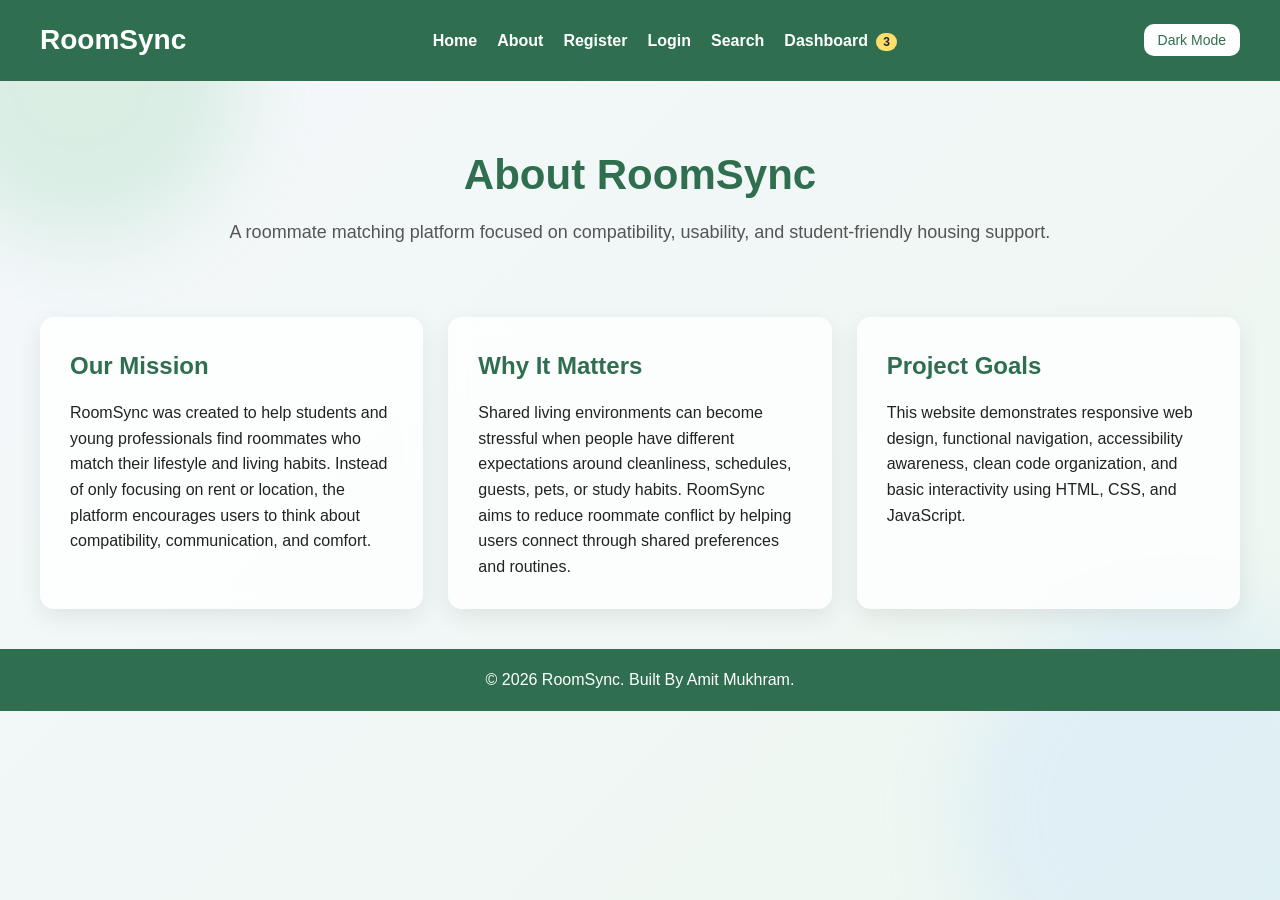
==== about.html @ 2d420183 "Update about.html" ====
<!DOCTYPE html>
<html lang="en">
<head>
    <meta charset="UTF-8">
    <meta name="viewport" content="width=device-width, initial-scale=1.0">
    <title>About - RoomSync</title>

    <link rel="stylesheet" href="style.css">
</head>

<body>
  <div id="loader">
    <div class="loader-circle"></div>
    </div>
      
    <nav>
    <h2>RoomSync</h2>

    <ul>
        <li><a href="index.html">Home</a></li>
        <li><a href="about.html">About</a></li>
        <li><a href="register.html">Register</a></li>
        <li><a href="login.html">Login</a></li>
        <li><a href="search.html">Search</a></li>
        <li><a href="dashboard.html">Dashboard <span class="badge">3</span></a></li>
    </ul>

    <button class="theme-btn" onclick="toggleDarkMode()">Dark Mode</button>
</nav>

    <section class="page-header">

        <h1>About RoomSync</h1>

        <p>
            A roommate matching platform focused on compatibility, usability, and student-friendly housing support.
        </p>

    </section>

    <section class="content-section">

        <div class="content-card">

            <h2>Our Mission</h2>

            <p>
                RoomSync was created to help students and young professionals find roommates who match their lifestyle and living habits. Instead of only focusing on rent or location, the platform encourages users to think about compatibility, communication, and comfort.
            </p>

        </div>

        <div class="content-card">

            <h2>Why It Matters</h2>

            <p>
                Shared living environments can become stressful when people have different expectations around cleanliness, schedules, guests, pets, or study habits. RoomSync aims to reduce roommate conflict by helping users connect through shared preferences and routines.
            </p>

        </div>

        <div class="content-card">

            <h2>Project Goals</h2>

            <p>
                This website demonstrates responsive web design, functional navigation, accessibility awareness, clean code organization, and basic interactivity using HTML, CSS, and JavaScript.
            </p>

        </div>

    </section>

    <footer>
        <p>© 2026 RoomSync. Built By Amit Mukhram.</p>
    </footer>

</body>
</html>
---- style.css ----
* {
    margin: 0;
    padding: 0;
    box-sizing: border-box;
}

body {

    font-family: Arial, sans-serif;

    background: linear-gradient(
        135deg,
        #f4f7fb,
        #edf7f0
    );

    color: #222;

    line-height: 1.6;

    overflow-x: hidden;

    position: relative;

    min-height: 100vh;
}

/* NAVIGATION */

nav {
    background-color: #2f6f4f;
    color: white;

    display: flex;
    justify-content: space-between;
    align-items: center;

    padding: 18px 40px;

    flex-wrap: wrap;
}

nav h2 {
    font-size: 28px;
}

nav ul {
    list-style: none;

    display: flex;
    gap: 20px;

    flex-wrap: wrap;
}

nav ul li a {
    text-decoration: none;
    color: white;
    font-weight: bold;

    transition: 0.3s;
}

nav ul li a:hover {
    color: #d9f5e5;
}

/* HERO SECTION */

.hero {
    min-height: 80vh;

    display: flex;
    justify-content: center;
    align-items: center;

    text-align: center;

    padding: 40px 20px;
}

.hero-text {
    max-width: 700px;
}

.hero h1 {
    font-size: 52px;
    margin-bottom: 20px;

    color: #2f6f4f;
}

.hero p {
    font-size: 20px;
    color: #555;

    margin-bottom: 30px;
}

button {
    background-color: #2f6f4f;
    color: white;

    border: none;

    padding: 14px 26px;

    border-radius: 10px;

    font-size: 16px;
    cursor: pointer;

    transition: 0.3s;
}

button:hover {
    background-color: #25563d;
}

/* FEATURES */

.features {
    display: grid;

    grid-template-columns: repeat(auto-fit, minmax(250px, 1fr));

    gap: 25px;

    padding: 60px 40px;
}

.feature-card {

    background: rgba(255, 255, 255, 0.75);

    backdrop-filter: blur(10px);

    padding: 30px;

    border-radius: 14px;

    box-shadow: 0 8px 24px rgba(0,0,0,0.08);

    transition: 0.3s;
}

.feature-card:hover {
    transform: translateY(-5px);
}

.feature-card h3 {
    margin-bottom: 15px;

    color: #2f6f4f;
}

/* FORMS */

.form-page {
    min-height: 100vh;

    display: flex;
    flex-direction: column;
}

.form-container {
    flex: 1;

    display: flex;
    justify-content: center;
    align-items: center;

    padding: 40px 20px;
}

.form-card {

    background: rgba(255, 255, 255, 0.82);

    backdrop-filter: blur(10px);

    width: 100%;
    max-width: 420px;

    padding: 35px;

    border-radius: 14px;

    box-shadow: 0 8px 24px rgba(0,0,0,0.08);
}

.form-card h1 {
    text-align: center;

    margin-bottom: 25px;

    color: #2f6f4f;
}

.form-card input,
.form-card select {
    width: 100%;

    padding: 12px;

    margin-bottom: 15px;

    border: 1px solid #ccc;

    border-radius: 8px;

    font-size: 15px;
}

.form-card button {
    width: 100%;
}

/* SEARCH PAGE */

.search-section {
    padding: 60px 20px;

    text-align: center;
}

.search-bar {
    margin-bottom: 40px;
}

.search-bar input {
    width: 100%;
    max-width: 400px;

    padding: 14px;

    border-radius: 8px;

    border: 1px solid #ccc;
}

.roommate-grid {
    display: grid;

    grid-template-columns: repeat(auto-fit, minmax(250px, 1fr));

    gap: 25px;

    margin-top: 30px;
}

.roommate-card {
    background-color: white;

    padding: 25px;

    border-radius: 12px;

    box-shadow: 0 4px 12px rgba(0,0,0,0.1);
}

.roommate-card h3 {
    color: #2f6f4f;

    margin-bottom: 10px;
}

/* FOOTER */

footer {
    background-color: #2f6f4f;

    color: white;

    text-align: center;

    padding: 18px;
}

/* RESPONSIVE */

@media (max-width: 768px) {

    nav {
        flex-direction: column;

        text-align: center;
    }

    nav ul {
        margin-top: 15px;

        justify-content: center;
    }

    .hero h1 {
        font-size: 38px;
    }

    .hero p {
        font-size: 18px;
    }

    .features {
        padding: 40px 20px;
    }

}


/* ABOUT PAGE */

.page-header {

    text-align: center;

    padding: 60px 20px 30px;
}

.page-header h1 {

    color: #2f6f4f;

    font-size: 42px;

    margin-bottom: 10px;
}

.page-header p {

    color: #555;

    font-size: 18px;
}

.content-section {

    display: grid;

    grid-template-columns: repeat(auto-fit, minmax(260px, 1fr));

    gap: 25px;

    padding: 40px;
}

.content-card {

    background: rgba(255,255,255,0.8);

    backdrop-filter: blur(10px);

    padding: 30px;

    border-radius: 14px;

    box-shadow: 0 8px 24px rgba(0,0,0,0.08);
}

.content-card h2 {

    color: #2f6f4f;

    margin-bottom: 15px;
}



/* FINAL POLISH */

.form-intro {
    text-align: center;
    color: #555;
    margin-bottom: 20px;
}

label {
    display: block;
    font-weight: bold;
    margin-bottom: 6px;
    color: #333;
}

.search-section h1 {
    color: #2f6f4f;
    font-size: 42px;
    margin-bottom: 10px;
}

.search-section p {
    color: #555;
    font-size: 18px;
    margin-bottom: 25px;
}

.roommate-card {

    background: rgba(255,255,255,0.82);

    backdrop-filter: blur(10px);

    padding: 25px;

    border-radius: 12px;

    box-shadow: 0 8px 24px rgba(0,0,0,0.08);
}

.roommate-card p {
    margin-bottom: 8px;
}

.roommate-card:hover {
    transform: translateY(-5px);
    transition: 0.3s;
}

a:focus,
button:focus,
input:focus,
select:focus {
    outline: 3px solid #d9f5e5;
    outline-offset: 3px;
}

input,
select,
button {
    font-family: inherit;
}

footer {
    margin-top: auto;
}





/* FLOATING HOME BACKGROUND */

.hero {
    position: relative;
    overflow: hidden;
}

.hero::before,
.hero::after {
    content: "";
    position: absolute;
    border-radius: 50%;
    background-color: rgba(47, 111, 79, 0.12);
    z-index: 0;
    animation: float 8s ease-in-out infinite;
}

.hero::before {
    width: 220px;
    height: 220px;
    top: 80px;
    left: 10%;
}

.hero::after {
    width: 300px;
    height: 300px;
    bottom: 60px;
    right: 10%;
    animation-delay: 2s;
}

.hero-text {
    position: relative;
    z-index: 1;
}

@keyframes float {
    0% {
        transform: translateY(0px);
    }

    50% {
        transform: translateY(-25px);
    }

    100% {
        transform: translateY(0px);
    }
}

/* DASHBOARD */

.large-card {
    max-width: 600px;
}

.result-box {
    margin-top: 25px;
    background-color: #f4f7fb;
    padding: 20px;
    border-radius: 10px;
    text-align: left;
}

.result-box h3 {
    color: #2f6f4f;
    margin-bottom: 10px;
}

.logout-btn {
    margin-top: 20px;
    background-color: #555;
}

.logout-btn:hover {
    background-color: #333;
}




/* LOGGED-IN HOME PAGE */

.home-actions {
    display: flex;
    justify-content: center;
    gap: 15px;
    flex-wrap: wrap;
}

.member-section {
    display: none;
    padding: 60px 40px;
    text-align: center;
}

.member-section h2 {
    color: #2f6f4f;
    font-size: 36px;
    margin-bottom: 30px;
}

.member-grid {
    display: grid;
    grid-template-columns: repeat(auto-fit, minmax(250px, 1fr));
    gap: 25px;
}

.member-card {
    background-color: white;
    padding: 30px;
    border-radius: 14px;
    box-shadow: 0 4px 12px rgba(0,0,0,0.1);
    text-align: left;
}

.member-card h3 {
    color: #2f6f4f;
    margin-bottom: 10px;
}

.member-card button {
    margin-top: 15px;
}




/* GLOBAL FLOATING BACKGROUND */

body::before,
body::after {

    content: "";

    position: fixed;

    border-radius: 50%;

    z-index: -1;

    opacity: 0.25;

    filter: blur(40px);

    animation: floatBackground 10s ease-in-out infinite;
}

body::before {

    width: 320px;
    height: 320px;

    background: #8ed1a5;

    top: -80px;
    left: -80px;
}

body::after {

    width: 420px;
    height: 420px;

    background: #b7d8ff;

    bottom: -120px;
    right: -100px;

    animation-delay: 3s;
}

@keyframes floatBackground {

    0% {
        transform: translateY(0px) translateX(0px);
    }

    50% {
        transform: translateY(-25px) translateX(15px);
    }

    100% {
        transform: translateY(0px) translateX(0px);
    }
}





/* LOADING SCREEN */

#loader {
    position: fixed;
    inset: 0;
    background: #f4f7fb;
    display: flex;
    justify-content: center;
    align-items: center;
    z-index: 9999;
    animation: hideLoader 1.2s forwards;
}

.loader-circle {
    width: 45px;
    height: 45px;
    border: 5px solid #d9f5e5;
    border-top: 5px solid #2f6f4f;
    border-radius: 50%;
    animation: spin 0.9s linear infinite;
}

@keyframes spin {
    to {
        transform: rotate(360deg);
    }
}

@keyframes hideLoader {
    0%, 70% {
        opacity: 1;
        visibility: visible;
    }

    100% {
        opacity: 0;
        visibility: hidden;
    }
}

/* NAVBAR ANIMATION + BADGE */

nav ul li a {
    position: relative;
}

nav ul li a::after {
    content: "";
    position: absolute;
    width: 0;
    height: 2px;
    left: 0;
    bottom: -5px;
    background-color: #d9f5e5;
    transition: 0.3s;
}

nav ul li a:hover::after {
    width: 100%;
}

.badge {
    background-color: #ffdf6c;
    color: #222;
    padding: 2px 7px;
    border-radius: 20px;
    font-size: 12px;
    margin-left: 4px;
}

/* DARK MODE */

.theme-btn {
    background-color: white;
    color: #2f6f4f;
    padding: 8px 14px;
    font-size: 14px;
}

.dark-mode {
    background: linear-gradient(135deg, #111827, #1f2937);
    color: #f4f7fb;
}

.dark-mode nav,
.dark-mode footer {
    background-color: #111827;
}

.dark-mode .feature-card,
.dark-mode .form-card,
.dark-mode .content-card,
.dark-mode .roommate-card,
.dark-mode .member-card,
.dark-mode .message-card,
.dark-mode .saved-card {
    background: rgba(31, 41, 55, 0.85);
    color: #f4f7fb;
}

.dark-mode h1,
.dark-mode h2,
.dark-mode h3,
.dark-mode .hero h1,
.dark-mode .page-header h1,
.dark-mode .search-section h1 {
    color: #9ee6b7;
}

.dark-mode p,
.dark-mode .hero p,
.dark-mode .page-header p,
.dark-mode .search-section p,
.dark-mode .form-intro {
    color: #d1d5db;
}

.dark-mode input,
.dark-mode select {
    background-color: #111827;
    color: white;
    border: 1px solid #4b5563;
}

/* PROFILE CIRCLES + COMPATIBILITY */

.profile-circle {
    width: 55px;
    height: 55px;
    background-color: #2f6f4f;
    color: white;
    border-radius: 50%;
    display: flex;
    justify-content: center;
    align-items: center;
    font-weight: bold;
    margin-bottom: 15px;
}

.match-percent {
    display: inline-block;
    margin-top: 10px;
    background-color: #d9f5e5;
    color: #2f6f4f;
    padding: 6px 10px;
    border-radius: 20px;
    font-weight: bold;
}

/* MESSAGES + SAVED MATCHES */

.message-section,
.saved-section {
    padding: 50px 40px;
    text-align: center;
}

.message-section h2,
.saved-section h2 {
    color: #2f6f4f;
    margin-bottom: 25px;
}

.message-grid,
.saved-grid {
    display: grid;
    grid-template-columns: repeat(auto-fit, minmax(260px, 1fr));
    gap: 25px;
}

.message-card,
.saved-card {
    background: rgba(255
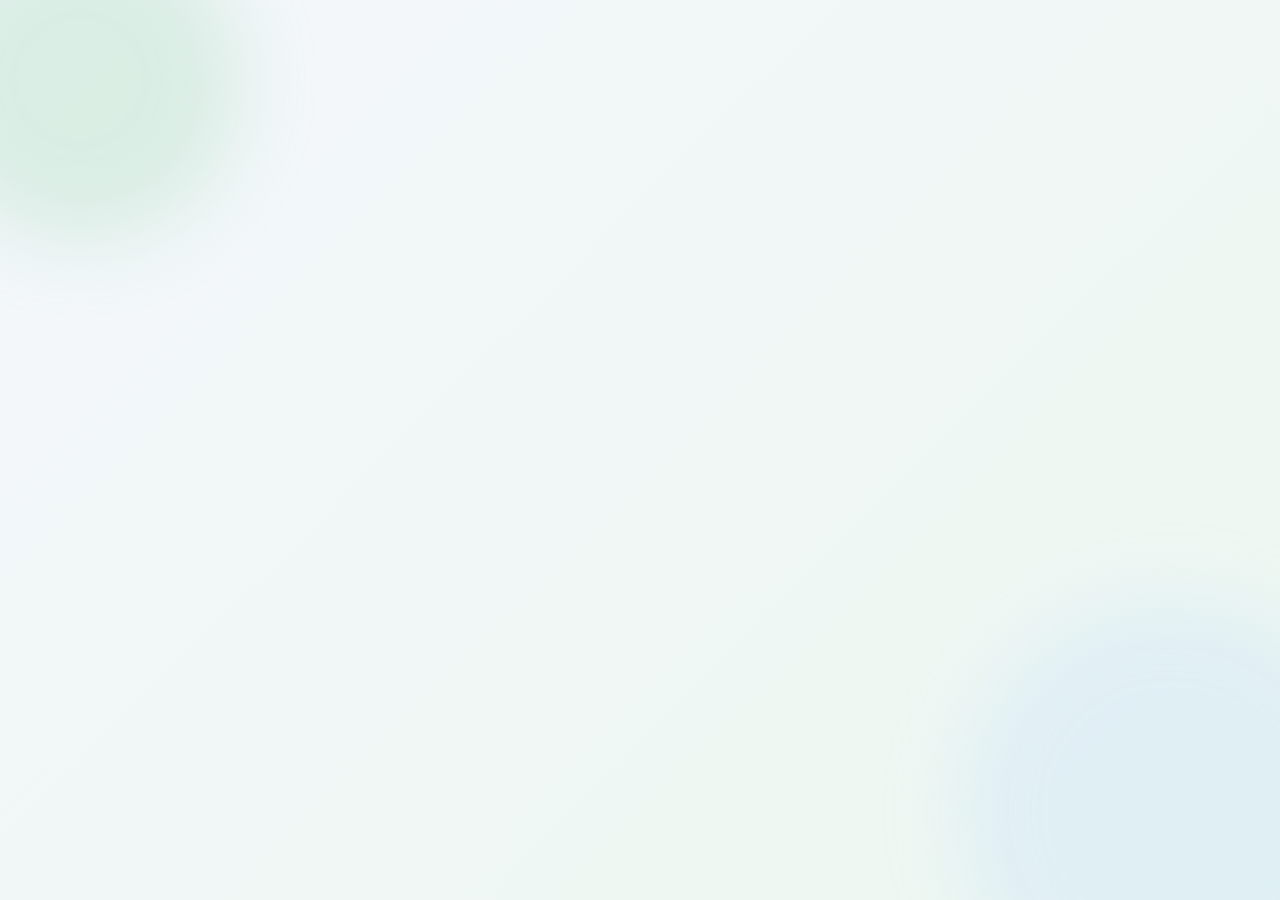
==== commit e71bd25b: "Update about.html" ====
--- a/about.html
+++ b/about.html
@@ -11,7 +11,7 @@
 <body>
   <div id="loader">
     <div class="loader-circle"></div>
-    </div>
+   
       
     <nav>
     <h2>RoomSync</h2>
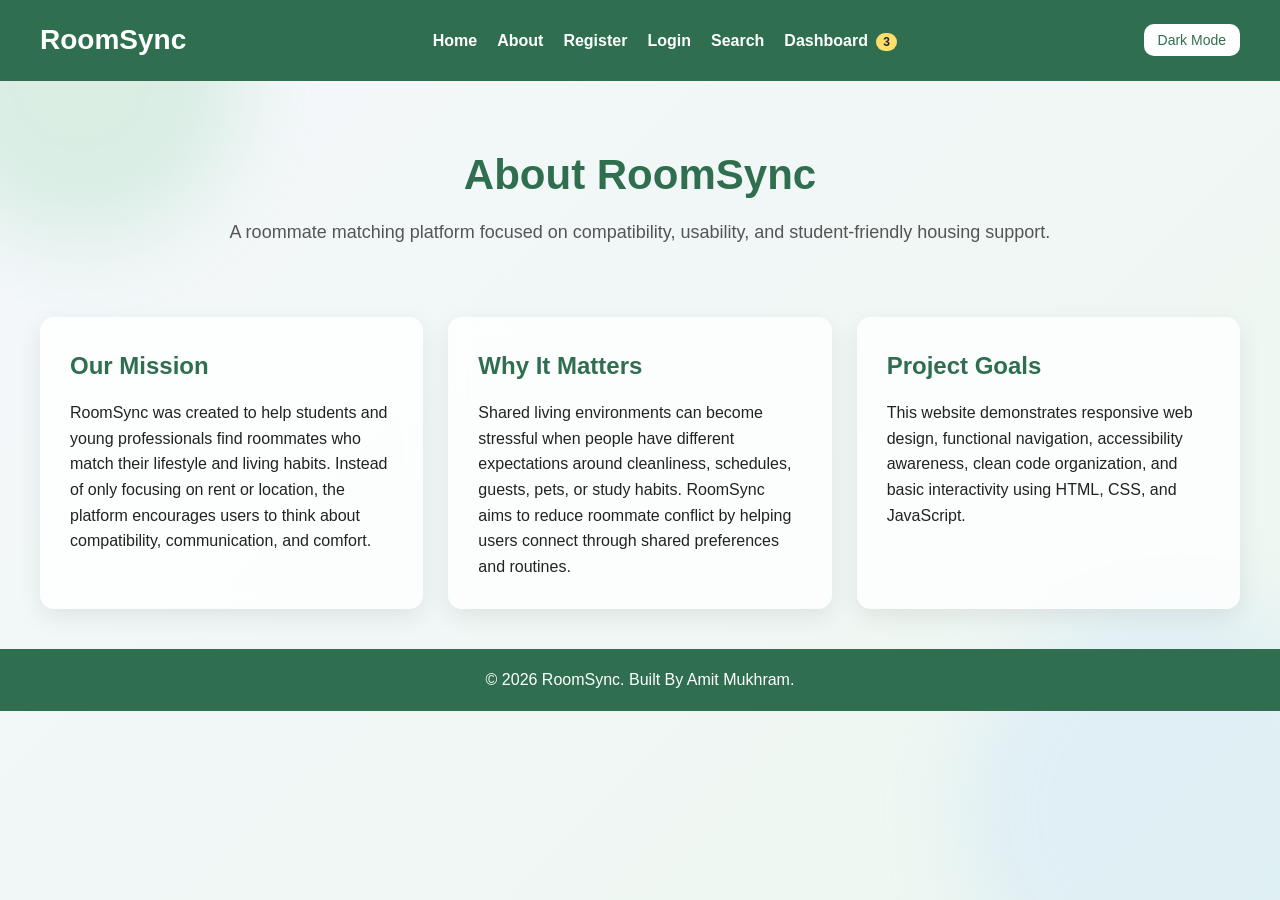
==== commit db33ea47: "Update about.html" ====
--- a/about.html
+++ b/about.html
@@ -9,8 +9,6 @@
 </head>
 
 <body>
-  <div id="loader">
-    <div class="loader-circle"></div>
    
       
     <nav>
--- a/style.css
+++ b/style.css
@@ -628,46 +628,6 @@
 
 
 
-
-/* LOADING SCREEN */
-
-#loader {
-    position: fixed;
-    inset: 0;
-    background: #f4f7fb;
-    display: flex;
-    justify-content: center;
-    align-items: center;
-    z-index: 9999;
-    animation: hideLoader 1.2s forwards;
-}
-
-.loader-circle {
-    width: 45px;
-    height: 45px;
-    border: 5px solid #d9f5e5;
-    border-top: 5px solid #2f6f4f;
-    border-radius: 50%;
-    animation: spin 0.9s linear infinite;
-}
-
-@keyframes spin {
-    to {
-        transform: rotate(360deg);
-    }
-}
-
-@keyframes hideLoader {
-    0%, 70% {
-        opacity: 1;
-        visibility: visible;
-    }
-
-    100% {
-        opacity: 0;
-        visibility: hidden;
-    }
-}
 
 /* NAVBAR ANIMATION + BADGE */
 
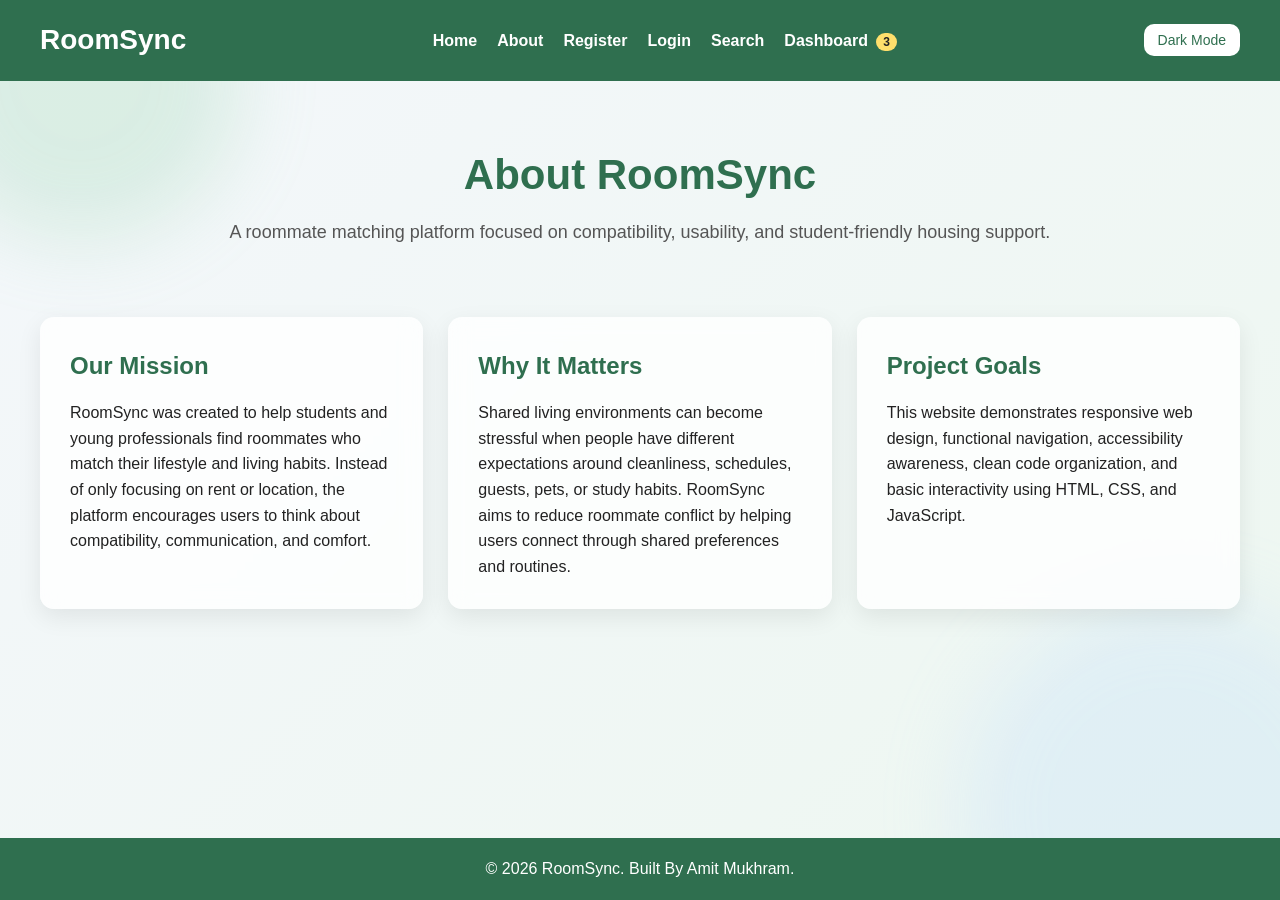
==== commit b41fb246: "Update about.html" ====
--- a/about.html
+++ b/about.html
@@ -9,7 +9,7 @@
 </head>
 
 <body>
-   
+   <body class="form-page" onload="applyDarkMode()">
       
     <nav>
     <h2>RoomSync</h2>
--- a/style.css
+++ b/style.css
@@ -762,3 +762,90 @@
 .message-card,
 .saved-card {
     background: rgba(255
+                     }
+
+/* RECOMMENDATION BANNER */
+
+.recommendation-banner {
+    background: rgba(255,255,255,0.85);
+    backdrop-filter: blur(10px);
+    border-left: 6px solid #2f6f4f;
+    max-width: 850px;
+    margin: 30px auto;
+    padding: 25px;
+    border-radius: 14px;
+    text-align: left;
+    box-shadow: 0 8px 24px rgba(0,0,0,0.08);
+}
+
+.recommendation-banner h2 {
+    color: #2f6f4f;
+    margin-bottom: 8px;
+}
+
+/* STATUS + TAGS */
+
+.status {
+    font-weight: bold;
+    margin-bottom: 10px;
+}
+
+.online {
+    color: #2f6f4f;
+}
+
+.away {
+    color: #9a6a00;
+}
+
+.tag-row {
+    display: flex;
+    gap: 8px;
+    flex-wrap: wrap;
+    margin: 12px 0;
+}
+
+.tag-row span {
+    background-color: #d9f5e5;
+    color: #2f6f4f;
+    padding: 5px 10px;
+    border-radius: 20px;
+    font-size: 13px;
+}
+
+/* PROFILE MODAL */
+
+.modal {
+    display: none;
+    position: fixed;
+    inset: 0;
+    background-color: rgba(0,0,0,0.45);
+    justify-content: center;
+    align-items: center;
+    z-index: 1000;
+    padding: 20px;
+}
+
+.modal-content {
+    background: white;
+    max-width: 450px;
+    width: 100%;
+    padding: 30px;
+    border-radius: 16px;
+    position: relative;
+    box-shadow: 0 12px 30px rgba(0,0,0,0.2);
+}
+
+.modal-content h2 {
+    color: #2f6f4f;
+    margin-bottom: 10px;
+}
+
+.close-btn {
+    position: absolute;
+    top: 12px;
+    right: 12px;
+    width: auto;
+    padding: 5px 10px;
+    border-radius: 50%;
+}
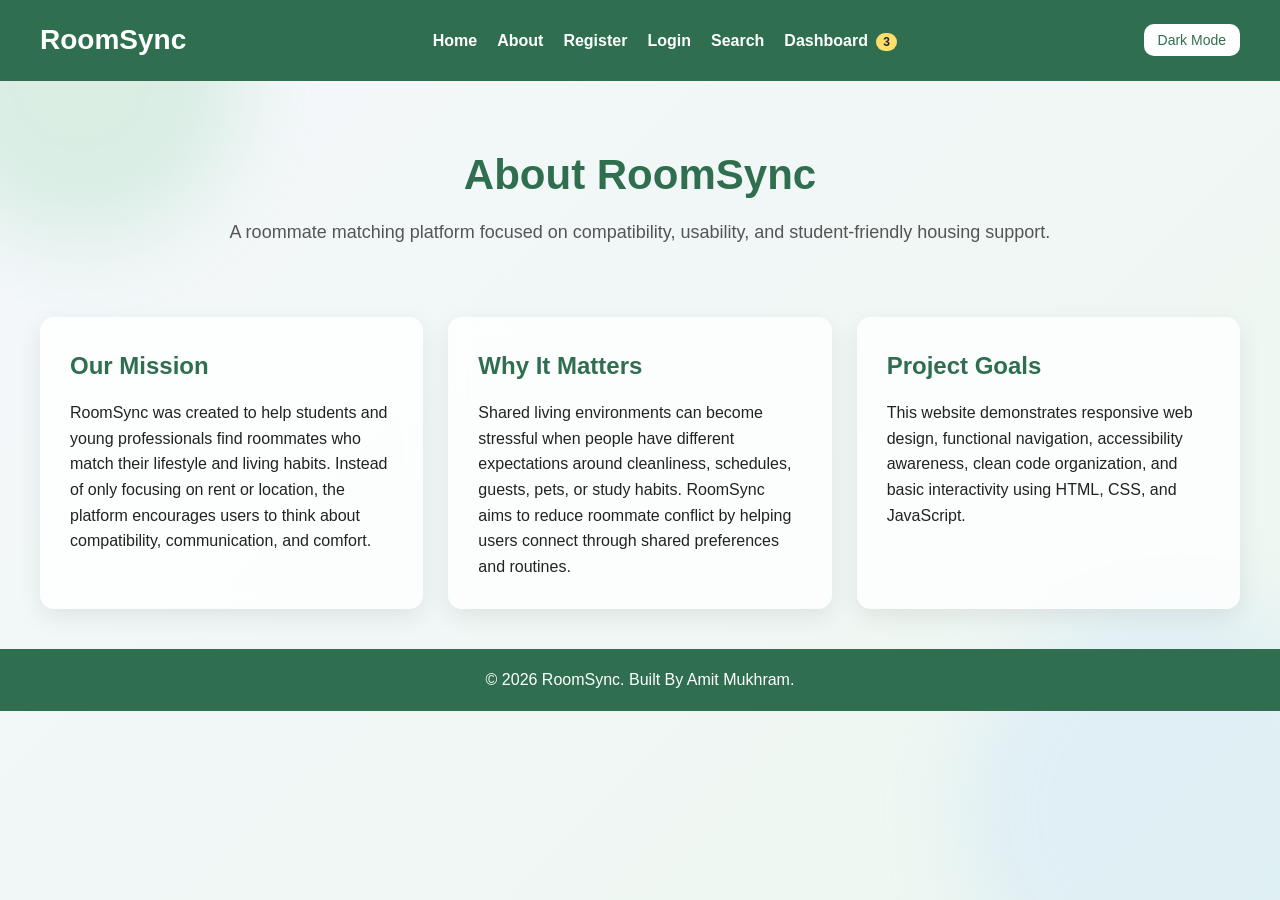
==== commit 7105e504: "Update about.html" ====
--- a/about.html
+++ b/about.html
@@ -8,8 +8,7 @@
     <link rel="stylesheet" href="style.css">
 </head>
 
-<body>
-   <body class="form-page" onload="applyDarkMode()">
+<body class= onload="applyDarkMode()">
       
     <nav>
     <h2>RoomSync</h2>
--- a/style.css
+++ b/style.css
@@ -661,20 +661,33 @@
 
 /* DARK MODE */
 
+/* DARK MODE */
+
 .theme-btn {
+
     background-color: white;
-    color: #2f6f4f;
+
+    color: #2f6f4f;
+
     padding: 8px 14px;
+
     font-size: 14px;
 }
 
 .dark-mode {
-    background: linear-gradient(135deg, #111827, #1f2937);
+
+    background: linear-gradient(
+        135deg,
+        #111827,
+        #1f2937
+    );
+
     color: #f4f7fb;
 }
 
 .dark-mode nav,
 .dark-mode footer {
+
     background-color: #111827;
 }
 
@@ -684,8 +697,12 @@
 .dark-mode .roommate-card,
 .dark-mode .member-card,
 .dark-mode .message-card,
-.dark-mode .saved-card {
-    background: rgba(31, 41, 55, 0.85);
+.dark-mode .saved-card,
+.dark-mode .recommendation-banner,
+.dark-mode .modal-content {
+
+    background: rgba(31, 41, 55, 0.9);
+
     color: #f4f7fb;
 }
 
@@ -695,6 +712,7 @@
 .dark-mode .hero h1,
 .dark-mode .page-header h1,
 .dark-mode .search-section h1 {
+
     color: #9ee6b7;
 }
 
@@ -702,15 +720,49 @@
 .dark-mode .hero p,
 .dark-mode .page-header p,
 .dark-mode .search-section p,
-.dark-mode .form-intro {
+.dark-mode .form-intro,
+.dark-mode label {
+
     color: #d1d5db;
 }
 
 .dark-mode input,
 .dark-mode select {
+
     background-color: #111827;
+
     color: white;
+
     border: 1px solid #4b5563;
+}
+
+.dark-mode .chat-box,
+.dark-mode .result-box {
+
+    background-color: #111827;
+}
+
+.dark-mode .received,
+.dark-mode .typing-indicator {
+
+    background-color: #374151;
+
+    color: #f4f7fb;
+}
+
+.dark-mode .tag-row span,
+.dark-mode .match-percent {
+
+    background-color: #374151;
+
+    color: #9ee6b7;
+}
+
+.dark-mode .theme-btn {
+
+    background-color: #9ee6b7;
+
+    color: #111827;
 }
 
 /* PROFILE CIRCLES + COMPATIBILITY */
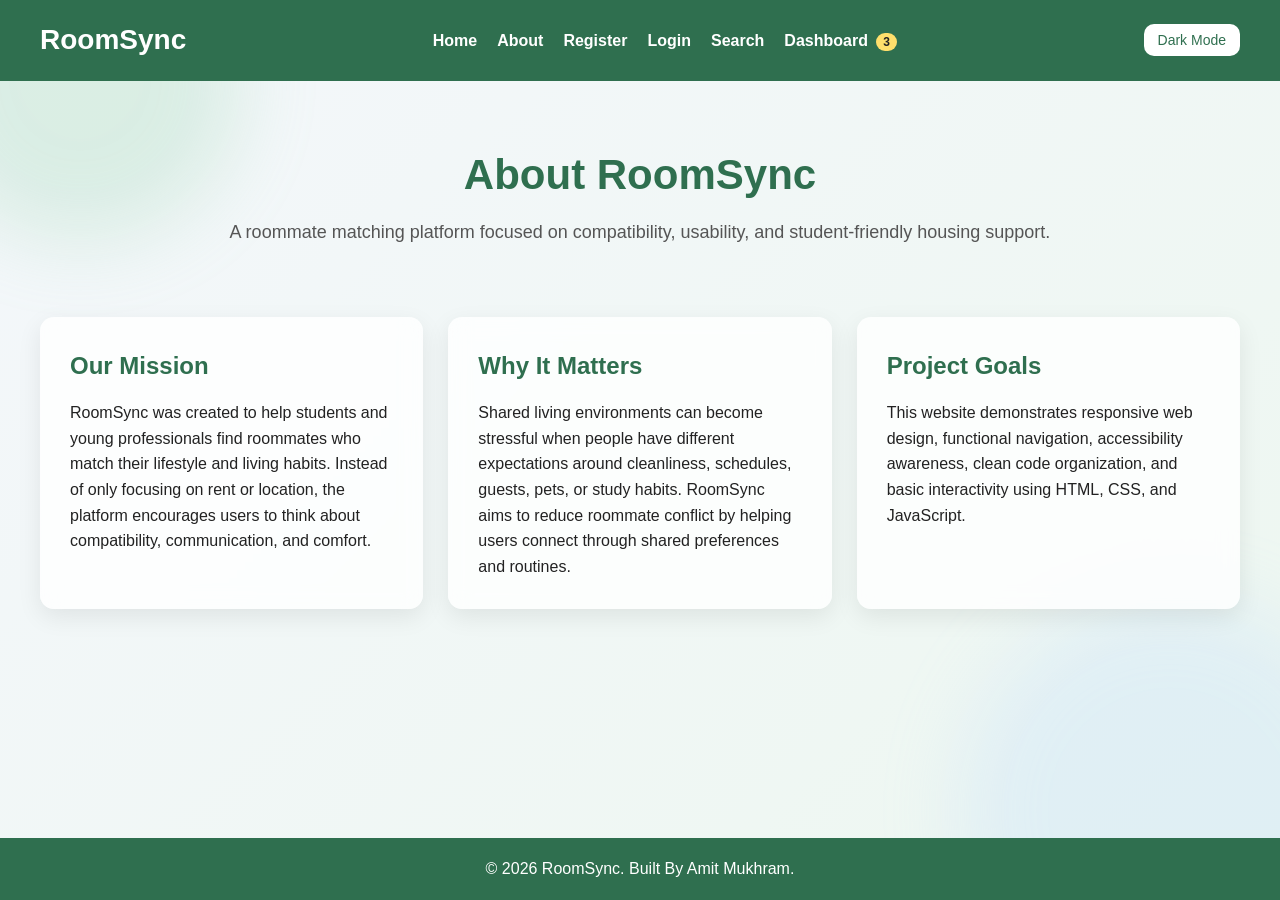
==== commit 74ca7cba: "Update about.html" ====
--- a/about.html
+++ b/about.html
@@ -8,7 +8,7 @@
     <link rel="stylesheet" href="style.css">
 </head>
 
-<body class= onload="applyDarkMode()">
+<body class= "form-page" onload="applyDarkMode()">
       
     <nav>
     <h2>RoomSync</h2>
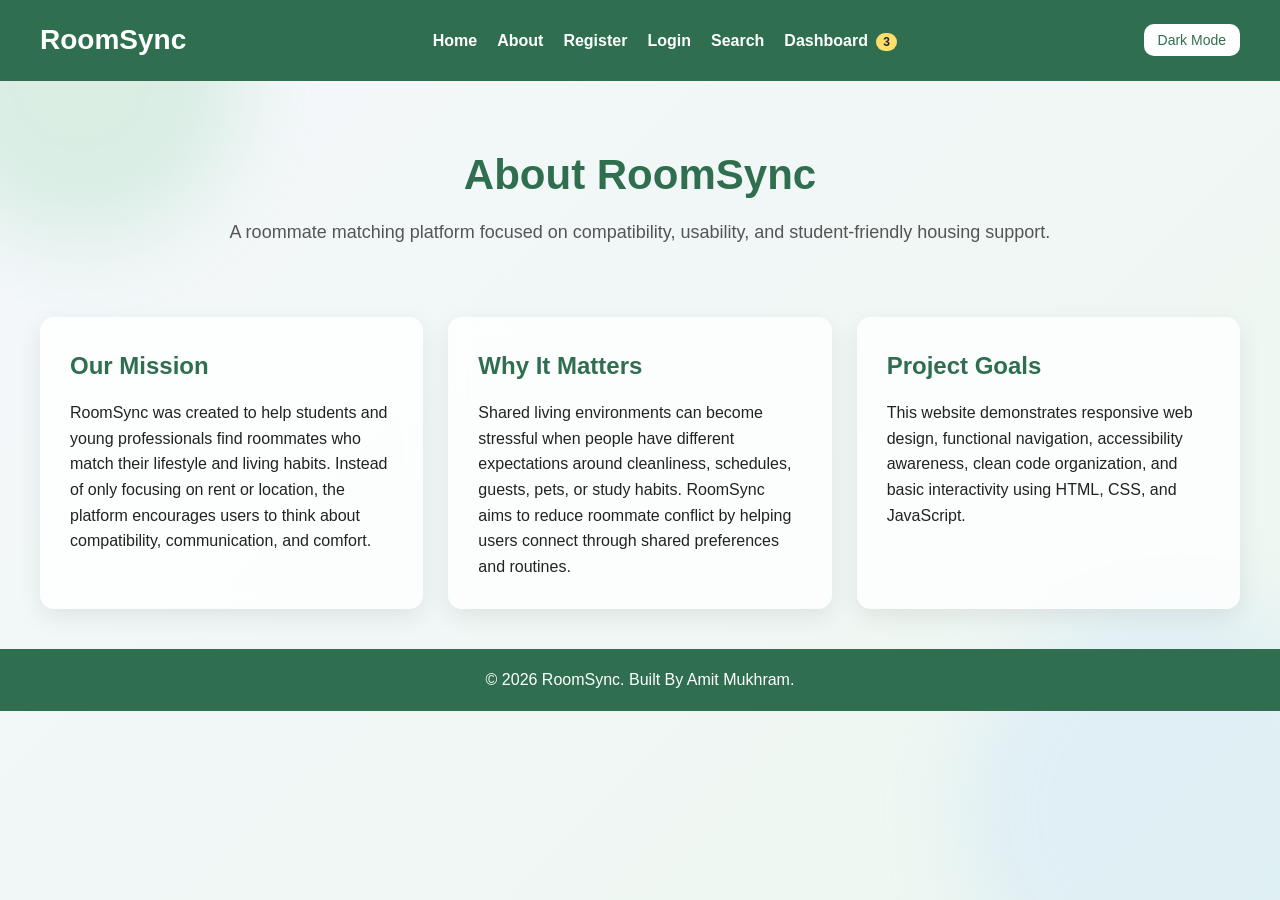
==== commit 30853c35: "Update about.html" ====
--- a/about.html
+++ b/about.html
@@ -6,9 +6,11 @@
     <title>About - RoomSync</title>
 
     <link rel="stylesheet" href="style.css">
+<script src="script.js" defer></script>
+    
 </head>
 
-<body class= "form-page" onload="applyDarkMode()">
+    <body>
       
     <nav>
     <h2>RoomSync</h2>
